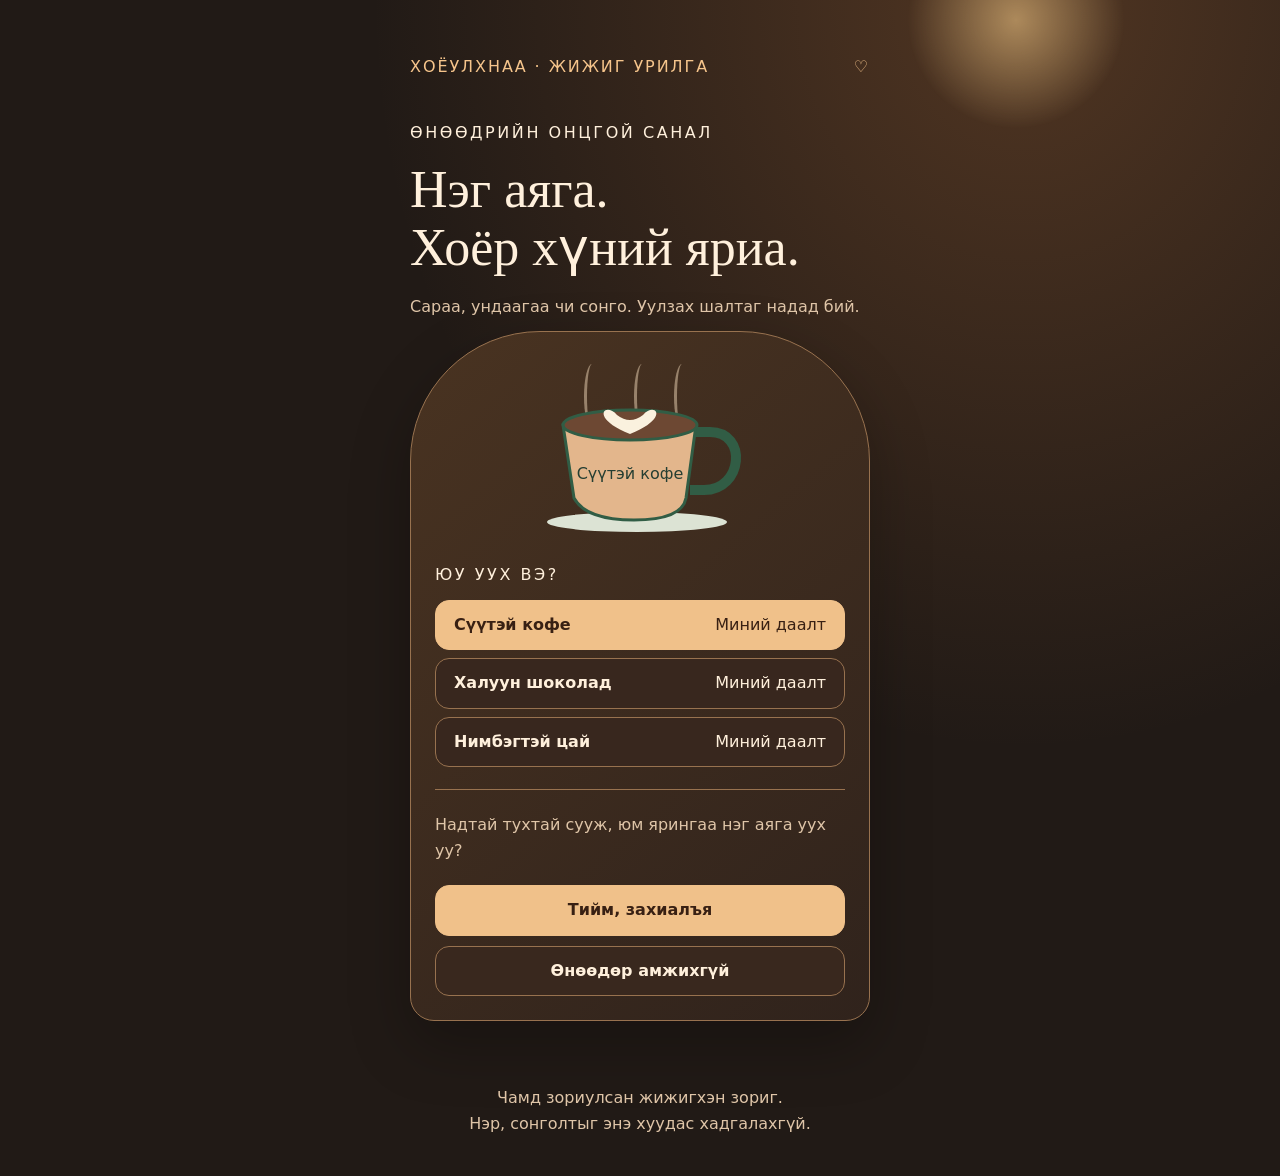
==== cafe.html @ 7703e318 "Болзооны урилга v3: дууны чимэглэл, 4 шинэ хэв маяг - YouTube тоглуулагч загвар бүрт чимэглэл болов " ====
<!doctype html>
<html lang="mn"><head><meta charset="utf-8"><meta name="viewport" content="width=device-width,initial-scale=1"><meta name="theme-color" content="#e9ede3"><title>Хоёр хүний жижиг кафе</title><style>
:root{--bg:#e9ede3;--paper:#faf8ee;--ink:#253e32;--muted:#546354;--accent:#315d45;--on:#ffffff;--line:#cbd1bf}

*{box-sizing:border-box}html{color-scheme:light}body{margin:0;min-height:100svh;padding:28px 18px 40px;background:var(--bg);color:var(--ink);font:16px/1.6 system-ui,-apple-system,"Segoe UI",sans-serif}main{width:min(100%,460px);margin:auto}header{display:flex;justify-content:space-between;gap:12px;align-items:center;font-size:12px;letter-spacing:.12em;margin-bottom:28px}h1{font-family:Georgia,"Times New Roman",serif;font-size:clamp(36px,9vw,52px);font-weight:400;line-height:1.12;margin:16px 0}h2{font-size:25px;line-height:1.3;font-weight:500}p{margin:12px 0}.muted{color:var(--muted);font-size:14px}.tag{text-transform:uppercase;font-size:12px;letter-spacing:.16em}.panel{padding:24px;background:var(--paper);border:1px solid var(--line);border-radius:22px;box-shadow:0 16px 42px #0000000a}button,a.action{font:600 15px/1.4 system-ui,sans-serif;cursor:pointer;min-height:48px;padding:13px 18px;border:1px solid var(--line);border-radius:14px;background:transparent;color:inherit;text-decoration:none;display:inline-flex;align-items:center;justify-content:center;text-align:center}button.primary{background:var(--accent);color:var(--on);border-color:var(--accent)}button:disabled{opacity:.45;cursor:default}.actions{display:grid;gap:10px;margin-top:22px}.row{display:flex;gap:10px;flex-wrap:wrap}.row>*{flex:1}button[aria-pressed=true]{background:var(--accent);color:var(--on);border-color:var(--accent)}:focus-visible{outline:3px solid var(--accent);outline-offset:4px}[hidden]{display:none!important}.status{min-height:24px;font-size:14px}.message{white-space:pre-wrap;overflow-wrap:anywhere;padding:16px;border:1px dashed var(--line);border-radius:12px;user-select:text}.rule{border:0;border-top:1px solid var(--line);margin:22px 0}footer{margin-top:28px;font-size:12px;color:var(--muted);text-align:center}.appear{animation:arrive .35s ease-out}@keyframes arrive{from{opacity:0;transform:translateY(8px)}}@media(min-width:800px){body{padding-top:54px}header{margin-bottom:40px}}@media(prefers-reduced-motion:reduce){*,*::before,*::after{animation:none!important;transition:none!important;scroll-behavior:auto!important}}
.menu{border-radius:100px 100px 20px 20px;padding-top:32px}.cup-art{display:block;width:210px;max-width:100%;margin:10px auto 18px}.choice{display:flex;align-items:center;justify-content:space-between;width:100%;margin:8px 0;text-align:left}.choice small{font-weight:400}.receipt{font-family:ui-monospace,monospace;background:#fffdf5;padding:22px;border-top:3px dashed var(--line)}.receipt p{display:flex;justify-content:space-between;gap:12px}.receipt strong{overflow-wrap:anywhere}.center{text-align:center}
/* Readable without the decorative light. */
body{font-size:16px}header,.muted,footer,.eyebrow,.status,.tag,.themes button,.poster small,.poster .bottom{font-size:16px}main{position:relative;z-index:1}button{touch-action:manipulation}button:focus-visible,a:focus-visible,input:focus-visible{outline:3px solid #ffcb70;outline-offset:4px}button{transition:transform .25s,opacity .25s}h1,h2{overflow-wrap:anywhere}.message{color:var(--ink)}
body.sleeping *,body.sleeping *::before,body.sleeping *::after{animation-play-state:paused!important}
#fx{position:fixed;inset:0;width:100%;height:100%;pointer-events:none;z-index:5}
@media(prefers-reduced-motion:reduce){*,*::before,*::after{animation:none!important;transition:none!important}#fx{display:none}}

body{background:radial-gradient(ellipse at 80% 0,#af6c3a55,transparent 45%),#211a16;--ink:#fff0dc;--muted:#dfc5a8;--accent:#f0c18a;--on:#382013;--paper:#39281e;--line:#98724f}
header{color:#f6c58c}body::before{content:'';position:fixed;top:-90px;right:12%;width:220px;height:220px;border-radius:50%;background:radial-gradient(circle,#ffd48e88,transparent 70%);pointer-events:none;animation:lamp 6s ease-in-out infinite alternate}@keyframes lamp{to{opacity:.65;transform:scale(1.2)}}
.panel{box-shadow:0 24px 60px #0004}.menu{background:linear-gradient(140deg,#493321,#30231c);border-radius:130px 130px 24px 24px}.cup-art{width:240px;position:relative;z-index:1;transition:transform .3s}.choice{background:#38271e;font-size:16px}.choice small{font-size:16px}.choice[aria-pressed=true]{background:#f0c18a;color:#382013}.receipt{background:#fff1d7;color:#382719;transform:rotate(-2deg);box-shadow:0 20px 30px #0004}.message{background:#39281e}button{font-size:16px;background:#39281e}footer,.muted,.tag,.status,header{font-size:16px}
.coffee-stage{position:relative;perspective:600px;max-width:280px;margin:auto}.steam{position:absolute;left:30%;top:-10px;width:16px;height:65px;border-left:3px solid #ffe7c6;border-radius:50%;opacity:.45;animation:steam 3s ease-out infinite;pointer-events:none}.steam.s2{left:48%;animation-delay:-1s}.steam.s3{left:62%;animation-delay:-2s}@keyframes steam{0%{opacity:0;transform:translateY(15px) scaleX(.7)}35%{opacity:.6}100%{opacity:0;transform:translate(12px,-40px) scaleX(1.4)}}
.pour{position:absolute;left:46%;top:-8px;width:9px;height:85px;background:linear-gradient(90deg,#e7b478,#fff0c8,#a96b39);border-radius:6px;transform-origin:top;transform:scaleY(0);z-index:2;pointer-events:none}.pouring .pour{animation:pour 1s ease-in-out}.pouring .cup-art{animation:cup 1s ease-in-out}@keyframes pour{0%,100%{transform:scaleY(0);opacity:0}20%,70%{transform:scaleY(1);opacity:1}}@keyframes cup{50%{transform:rotate(-4deg) translateY(3px)}}
[tabindex="-1"]:focus{outline:none}</style><link rel="stylesheet" href="assets/music.css"><script src="assets/music.js"></script></head><body><main>
<header><span>ХОЁУЛХНАА · ЖИЖИГ УРИЛГА</span><span aria-hidden="true">♡</span></header>
<section id="menu" data-screen class="appear"><p class="tag">Өнөөдрийн онцгой санал</p><h1>Нэг аяга.<br>Хоёр хүний яриа.</h1><p class="muted"><span data-to></span>, ундаагаа чи сонго. Уулзах шалтаг надад бий.</p>
<div class="panel menu"><div class="coffee-stage"><i class="steam" aria-hidden="true"></i><i class="steam s2" aria-hidden="true"></i><i class="steam s3" aria-hidden="true"></i><i class="pour" aria-hidden="true"></i><svg class="cup-art" viewBox="0 0 240 170" role="img" aria-label="Зүрхтэй аяга"><ellipse cx="117" cy="148" rx="90" ry="10" fill="#dce3d4"/><path d="M170 58h20c38 0 33 58-6 58h-14" fill="none" stroke="#315d45" stroke-width="10"/><path d="M43 51h133l-10 73q-4 22-52 22t-60-22Z" fill="#e3b68c" stroke="#315d45" stroke-width="3"/><ellipse cx="110" cy="51" rx="67" ry="15" fill="#6d4833" stroke="#315d45" stroke-width="3"/><path d="M97 41c-12-14-28 3 13 19 41-16 25-33 13-19q-13 10-26 0" fill="#faf1de"/><text id="cupLabel" x="110" y="105" text-anchor="middle" fill="#253e32" font-size="16">Сүүтэй кофе</text></svg></div>
<p class="tag">Юу уух вэ?</p><div id="drinks" role="group" aria-label="Ундааны сонголт"></div><hr class="rule"><p id="orderNote" class="muted"></p><div class="actions"><button id="yes" class="primary">Тийм, захиалъя</button><button id="no">Өнөөдөр амжихгүй</button></div></div></section>
<section id="accepted" data-screen hidden class="appear"><p class="tag">Захиалга авлаа</p><h2>Хамгийн гоё орц нь чи.</h2><div class="receipt"><p><span>Зочин</span><strong data-to></strong></p><p><span>Урьсан</span><strong data-from></strong></p><hr class="rule"><p><span id="chosen"></span><span>× 2</span></p><p><span>Ярих сэдэв</span><span>Дуусахгүй</span></p><hr class="rule"><p><strong>Нийт</strong><strong>Нэг гоё уулзалт</strong></p></div><p id="message" class="message"></p><div class="actions"><button id="copy" class="primary" type="button">Хариугаа хуулах</button><a id="sms" class="action" hidden>Мессеж бэлдэх</a></div><p class="muted">Хариу автоматаар илгээгдэхгүй. Хуулаад өөрөө явуулаарай.</p><div class="actions"><button id="back">Ундаагаа өөрчлөх</button></div></section>
<section id="declined" data-screen hidden><h2>За, кофег чинь<br>өрөнд үлдээлээ ☺</h2><p>Өөр өдөр тухтайхан ярилцъя. Яарахгүй ээ.</p><button id="return">Цэс рүү буцах</button></section>
<p id="status" class="status" role="status" aria-live="polite"></p>
<footer>Чамд зориулсан жижигхэн зориг.<br>Нэр, сонголтыг энэ хуудас хадгалахгүй.</footer>
<noscript><p>Урилгыг нээхийн тулд хөтчийн скрипт ажиллуулах тохиргоог асаана уу.</p></noscript>
</main><script>
// Жишээ нэр, асуулт, хариу авах дугаарыг энд солино.
const CONFIG = { song: { youtube: 'rg0KzIXexL8', start: 0, dock: 'inline' }, to: 'Сараа', from: 'Батаа', phone: '', drinks: ['Сүүтэй кофе', 'Халуун шоколад', 'Нимбэгтэй цай'], ask: 'Надтай тухтай сууж, юм ярингаа нэг аяга уух уу?' };
InvitationMusic.applyGift(CONFIG);

const $ = id => document.getElementById(id);
document.querySelectorAll('[data-to]').forEach(el => el.textContent = CONFIG.to);
document.querySelectorAll('[data-from]').forEach(el => el.textContent = CONFIG.from);
document.title = CONFIG.to + ', чамд нэг урилга';
function show(id) {
  document.querySelectorAll('[data-screen]').forEach(el => el.hidden = el.id !== id);
  const heading = $(id).querySelector('h1,h2');
  if (heading) { heading.tabIndex = -1; heading.focus(); }
  $('status').textContent = '';
}
function setReply(text) {
  $('message').textContent = text;
  const phone = String(CONFIG.phone || '').replace(/[\s-]/g,'');
  $('sms').hidden = !/^\+?[0-9]{6,15}$/.test(phone);
  if (!$('sms').hidden) $('sms').href = 'sms:' + phone + '?&body=' + encodeURIComponent(text);
}
$('copy').onclick = async () => {
  const text = $('message').textContent;
  try { await navigator.clipboard.writeText(text); $('status').textContent = 'Хуулагдлаа. Чатандаа буулгаарай.'; return; } catch (_) {}
  const area = document.createElement('textarea'); area.value = text; area.setAttribute('readonly','');
  area.style.cssText = 'position:fixed;top:0;left:0;opacity:0'; document.body.append(area); area.select();
  let ok = false;
  try { ok = document.execCommand('copy'); } catch (_) {}
  area.remove(); $('copy').focus();
  $('status').textContent = ok ? 'Хуулагдлаа. Чатандаа буулгаарай.' : 'Хуулж чадсангүй. Дээрх зурвасыг удаан дарж эсвэл хулганаар сонгоод хуулна уу.';
};
let selected = CONFIG.drinks[0];
function choose(drink) {
  selected = drink; $('cupLabel').textContent = drink;
  [...$('drinks').children].forEach(b => b.setAttribute('aria-pressed', String(b.dataset.drink === drink)));
}
CONFIG.drinks.forEach(drink => {
  const b = document.createElement('button'); b.type = 'button'; b.className = 'choice'; b.dataset.drink = drink;
  const label = document.createElement('span'); label.textContent = drink;
  const price = document.createElement('small'); price.textContent = 'Миний даалт'; b.append(label, price);
  b.onclick = () => choose(drink); $('drinks').append(b);
});
choose(selected); $('orderNote').textContent = CONFIG.ask;
$('yes').onclick = () => { $('chosen').textContent = selected; setReply(CONFIG.from + ', тийм ээ! ' + selected.toLowerCase() + ' уунгаа болзъё. Өдөр, цагаа тохиръё. — ' + CONFIG.to); show('accepted'); };
$('no').onclick = () => show('declined');
$('back').onclick = $('return').onclick = () => show('menu');


// One bounded canvas, only runs while there are live particles.
const motion = matchMedia('(prefers-reduced-motion: reduce)');
const effects=document.createElement('canvas');effects.id='fx';effects.setAttribute('aria-hidden','true');document.body.append(effects);
const pen=effects.getContext('2d');let dots=[],frame=0,last=0;
function resizeFX(){effects.width=innerWidth;effects.height=innerHeight;}
resizeFX();window.addEventListener('resize',resizeFX);
function paintFX(now){frame=0;if(document.hidden||motion.matches||!pen)return;
 const dt=Math.min((now-last)/16.67||1,2);last=now;pen.clearRect(0,0,effects.width,effects.height);
 dots=dots.filter(p=>p.life>0);for(const p of dots){p.life-=dt;p.x+=p.vx*dt;p.y+=p.vy*dt;pen.globalAlpha=Math.max(0,p.life/p.max);pen.fillStyle=p.color;
 if(p.heart){pen.font=p.size+'px Georgia';pen.fillText('♥',p.x,p.y);}else{pen.beginPath();pen.arc(p.x,p.y,p.size,0,Math.PI*2);pen.fill();}}
 pen.globalAlpha=1;if(dots.length)frame=requestAnimationFrame(paintFX);
}
function spark(x=innerWidth/2,y=innerHeight*.4,count=65,heart=false){if(motion.matches||document.hidden||!pen)return;
 for(let i=0;i<count;i++){const life=35+Math.random()*35;dots.push({x,y,vx:(Math.random()-.5)*8,vy:(Math.random()-.65)*8,life,max:life,size:heart?10+Math.random()*17:1+Math.random()*3,heart,color:['#ff9cdb','#b6a0ff','#89f8ff'][i%3]});}
 dots=dots.slice(-140);if(!frame){last=performance.now();frame=requestAnimationFrame(paintFX);}}
document.addEventListener('visibilitychange',()=>{document.body.classList.toggle('sleeping',document.hidden);cancelAnimationFrame(frame);frame=0;
 if(document.hidden){dots=[];if(pen)pen.clearRect(0,0,effects.width,effects.height);}});
motion.addEventListener?.('change',()=>{dots=[];cancelAnimationFrame(frame);frame=0;if(pen)pen.clearRect(0,0,effects.width,effects.height);});
// A single playful dodge; the next tap can always decline. Keyboard stays direct.
let dodged=false;const noButton=$('no');
noButton.addEventListener('pointerdown',event=>{if(motion.matches||dodged||event.pointerType==='')return;
 dodged=true;event.preventDefault();noButton.dataset.skip='yes';noButton.style.transform='translateX(18px) scale(.88)';
 setTimeout(()=>{noButton.style.transform='';},350);});
const decline=noButton.onclick;noButton.onclick=event=>{if(noButton.dataset.skip){delete noButton.dataset.skip;return;}decline(event);};

const stage=document.querySelector('.coffee-stage');
const chooseDrink=choose;choose=function(drink){chooseDrink(drink);stage.classList.remove('pouring');void stage.offsetWidth;stage.classList.add('pouring');};
document.addEventListener('pointermove',event=>{if(motion.matches||document.hidden)return;
 const x=Math.max(-1,Math.min(1,(event.clientX-innerWidth/2)/(innerWidth/2)));const y=Math.max(-1,Math.min(1,(event.clientY-innerHeight/2)/(innerHeight/2)));
 stage.style.transform='rotateY('+(x*5)+'deg) rotateX('+(-y*3)+'deg)';},{passive:true});
</script></body></html>
---- assets/music.css ----
/* Хуучин хөвөх самбаруудыг шинэ тоглогч орлоно. */
#legacySong, #music { display:none !important; }
.inv-music[hidden], .inv-music [hidden] { display:none !important; }
.inv-music { --music-accent:#a64a62; box-sizing:border-box; position:relative; isolation:isolate; width:244px; max-width:none; margin:24px auto; color:#30252c; font:14px/1.4 system-ui,sans-serif; text-align:center; }
.inv-music *, .inv-music *::before, .inv-music *::after { box-sizing:border-box; }
.inv-music .music-controls { display:flex; justify-content:flex-end; gap:8px; margin-bottom:8px; }
.inv-music button { appearance:none; display:inline-flex; align-items:center; justify-content:center; width:44px; height:44px; min-height:44px; padding:0; border:1px solid currentColor; border-radius:50%; background:#fff6ec; color:#38252c; cursor:pointer; font:20px system-ui; box-shadow:none; }
.inv-music button:focus-visible { outline:3px solid var(--music-accent); outline-offset:3px; }
.inv-music .music-art { position:relative; padding:12px 20px 16px; border:2px solid #c8a8a0; border-radius:12px; background:#fff5e9; box-shadow:0 14px 32px #24111a26; }
.inv-music .music-caption { position:relative; margin:0 0 10px; font-size:13px; letter-spacing:.05em; }
.inv-music #songFrame { position:relative; width:200px; height:200px; border-radius:8px; background:#151218; }
.inv-music #songFrame iframe { position:static; display:block; width:200px !important; height:200px !important; min-width:200px; min-height:200px; opacity:1; border:0; border-radius:8px; transform:none; }
.inv-music .music-note { position:relative; margin:12px 0 0; font-size:11px; }
.inv-music .music-decoration { pointer-events:none; position:absolute; z-index:-1; }
.inv-music.music-corner { position:fixed; z-index:1000; right:max(16px, env(safe-area-inset-right)); bottom:max(16px, env(safe-area-inset-bottom)); margin:0; }
body.music-reserved { padding-bottom:440px !important; }
body.music-reserved.music-collapsed { padding-bottom:88px !important; }
.inv-music.is-collapsed { width:44px; }
.inv-music.is-collapsed .music-controls { margin:0; }
.music-index .music-art { background:linear-gradient(135deg,#dba5a0,#fff0df); border-color:#bd7c85; }
.music-index .music-decoration { z-index:-1; width:180px; height:180px; right:-8px; top:50px; border:8px solid #1b191b; border-radius:50%; background:repeating-radial-gradient(circle,#111 0 2px,#333 3px,#171517 4px 6px); box-shadow:0 5px 12px #0004; transform:translateX(-35px); transition:transform 1s; }
.music-index .music-decoration::after { content:'♡'; position:absolute; inset:57px; border-radius:50%; padding-top:10px; background:#bd6d81; color:#fff; }
.music-index.is-playing .music-decoration { transform:translateX(5px); }
.music-index .music-decoration::after { animation:music-record 4s linear infinite paused; }
.music-index.is-playing .music-decoration::after { animation-play-state:running; }
@keyframes music-record { to { transform:rotate(360deg); } }
.music-envelope .music-art, .music-glow .music-art { border:0; border-radius:3px; padding:12px 22px 28px; background:#fffdf8; box-shadow:0 12px 24px #2b162333; animation:music-photo .8s ease-out; }
.music-envelope .music-art::before { content:''; position:absolute; z-index:-1; inset:80px -8px -12px; background:linear-gradient(145deg,#dfbea1 50%,#ecd6bc 50%); border:1px solid #b48a6a; border-radius:6px; }
@keyframes music-photo { from { transform:translateY(50px); } to { transform:translateY(0); } }
.music-scratch .music-art { background:linear-gradient(90deg,transparent 46%,#db6d86 46% 54%,transparent 54%),#f4d5a0; border-color:#c99448; border-radius:4px; animation:music-photo .7s ease-out; }
.music-scratch .music-art::before { content:'୨୧'; position:absolute; top:-30px; left:0; width:100%; height:26px; background:#dd7790; border-radius:5px; color:#fff; font-size:22px; transform:rotate(-8deg); transform-origin:left bottom; }
.music-stars { color:#ffe6a1; }
.music-stars .music-art { background:#141b35; border:8px double #baa66d; padding:12px 14px; color:#ffe6a1; }
.music-stars .music-decoration { inset:-18px; z-index:0; border:1px dashed #c7ae66; }
.music-stars .music-decoration::before { content:'✦ ✧ ✦'; position:absolute; top:-24px; left:12px; letter-spacing:30px; animation:music-twinkle 2s ease-in-out infinite alternate; }
.music-ticket .music-art { border:8px double #d9b16c; padding:12px 14px; background:#251b20; color:#ffe6b5; border-radius:0; }
.music-ticket .music-caption { font-family:serif; }
.music-neon .music-art { background:#151024; border-color:#fc70d4; color:#ffb7ee; box-shadow:0 0 12px #ee64dc, inset 0 0 12px #ee64dc44; }
.music-neon .music-caption { animation:music-flicker 4s infinite; text-shadow:0 0 8px #ff63db; }
.music-cyber .music-art { border:2px solid #67ffd6; border-radius:4px; background:#071b1a; color:#67ffd6; }
.music-cyber .music-caption { font-family:monospace; text-align:left; border-bottom:1px solid #67ffd6; padding-bottom:8px; }
.music-cyber .music-decoration { z-index:0; right:-10px; bottom:16px; display:flex; align-items:flex-end; gap:2px; height:40px; }
.music-cyber .music-decoration i { width:3px; height:28px; background:#67ffd6; transform-origin:bottom; animation:music-eq .7s ease-in-out infinite alternate paused; }
.music-cyber .music-decoration i:nth-child(2n) { height:38px; animation-delay:-.3s; }
.music-cyber .music-decoration i:nth-child(3n) { height:18px; animation-delay:-.5s; }
.music-cyber.is-playing .music-decoration i { animation-play-state:running; }
.music-glow .music-art { animation:music-float 5s ease-in-out infinite alternate; }
.music-glow .music-decoration { inset:-14px; z-index:-1; background:radial-gradient(circle at 0 20%,#efa7c5aa,transparent 40%),radial-gradient(circle at 100% 80%,#af9cedaa,transparent 40%); filter:blur(14px); }
.music-cafe .music-art { background:repeating-linear-gradient(0deg,#785135 0 4px,#815a3c 5px 8px); color:#fff0d2; border:6px solid #b98d58; border-radius:16px; padding:12px 16px 36px; box-shadow:0 12px 0 #503a2b,0 19px 0 7px #b08b68; }
.music-cafe .music-decoration { z-index:0; width:18px; height:18px; border:3px solid #e7cba2; border-radius:50%; bottom:12px; right:24px; background:#bc923f; }
.music-cafe.is-playing .music-decoration { background:#ffda71; box-shadow:0 0 16px #ffd568; }
@keyframes music-twinkle { to { opacity:.4; } }
@keyframes music-flicker { 0%,4%,8%,100% { opacity:1; } 5%,7% { opacity:.5; } }
@keyframes music-eq { to { transform:scaleY(.25); } }
@keyframes music-float { to { transform:translateY(-6px); } }
@media (prefers-reduced-motion:reduce) { .inv-music *, .inv-music *::before, .inv-music *::after { animation:none !important; transition:none !important; } }
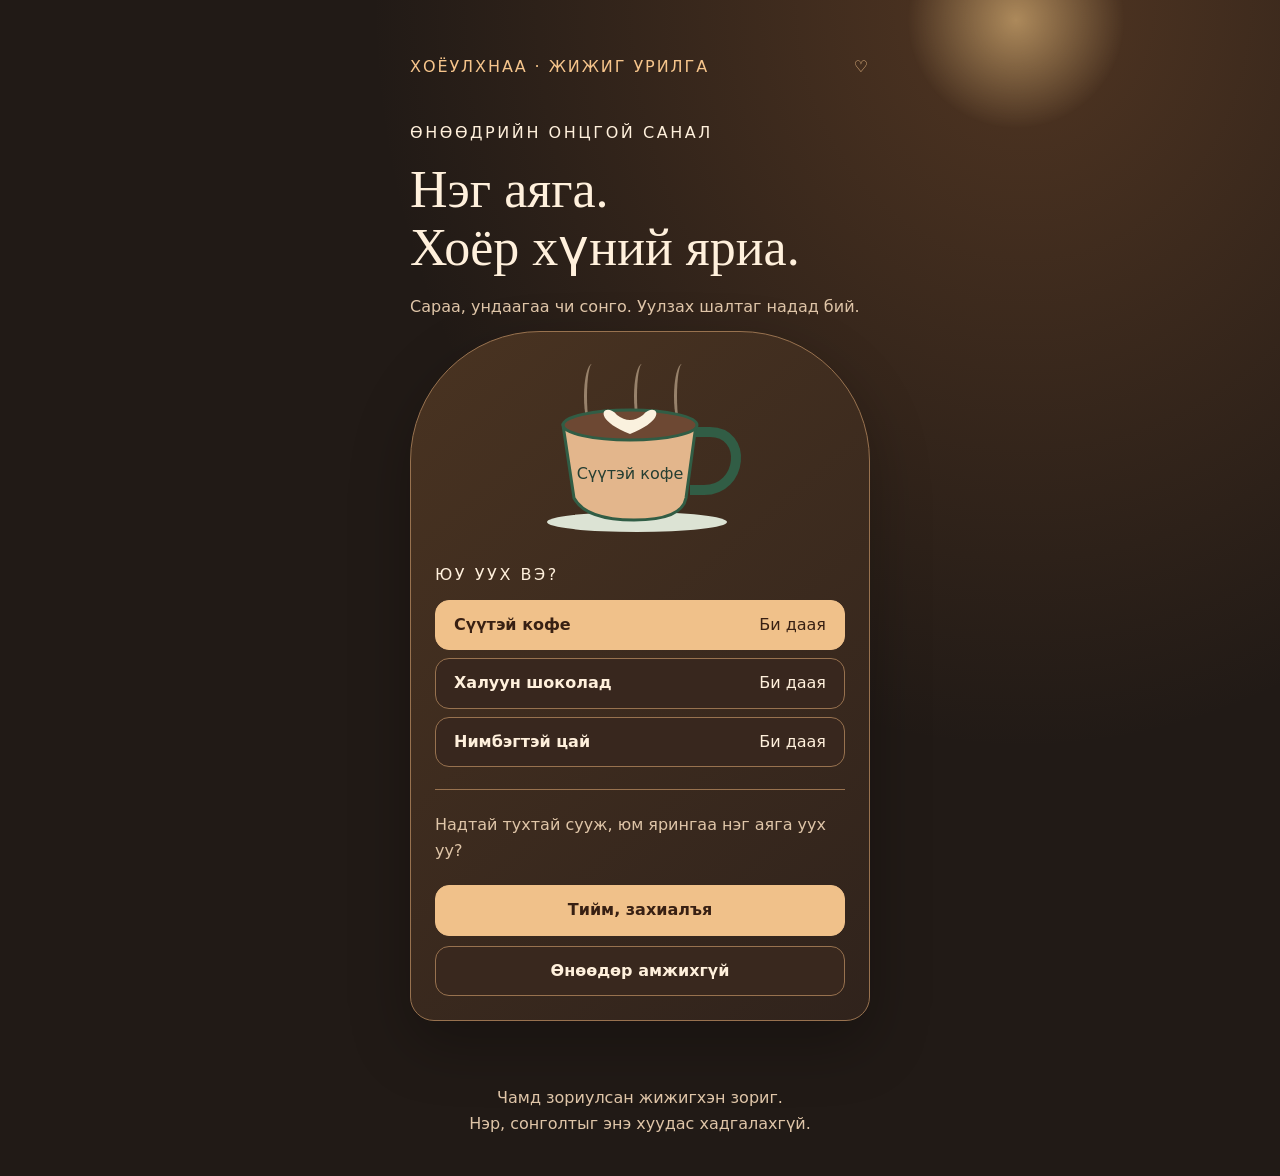
==== commit b83a9fb9: "Болзооны урилга v3.1: дуу, мессеж илгээх, бүтээгчийн эвдэрсэн нэр - Дуу: «Тийм» дармагц тоглуулагч ш" ====
--- a/cafe.html
+++ b/cafe.html
@@ -20,7 +20,7 @@
 <section id="menu" data-screen class="appear"><p class="tag">Өнөөдрийн онцгой санал</p><h1>Нэг аяга.<br>Хоёр хүний яриа.</h1><p class="muted"><span data-to></span>, ундаагаа чи сонго. Уулзах шалтаг надад бий.</p>
 <div class="panel menu"><div class="coffee-stage"><i class="steam" aria-hidden="true"></i><i class="steam s2" aria-hidden="true"></i><i class="steam s3" aria-hidden="true"></i><i class="pour" aria-hidden="true"></i><svg class="cup-art" viewBox="0 0 240 170" role="img" aria-label="Зүрхтэй аяга"><ellipse cx="117" cy="148" rx="90" ry="10" fill="#dce3d4"/><path d="M170 58h20c38 0 33 58-6 58h-14" fill="none" stroke="#315d45" stroke-width="10"/><path d="M43 51h133l-10 73q-4 22-52 22t-60-22Z" fill="#e3b68c" stroke="#315d45" stroke-width="3"/><ellipse cx="110" cy="51" rx="67" ry="15" fill="#6d4833" stroke="#315d45" stroke-width="3"/><path d="M97 41c-12-14-28 3 13 19 41-16 25-33 13-19q-13 10-26 0" fill="#faf1de"/><text id="cupLabel" x="110" y="105" text-anchor="middle" fill="#253e32" font-size="16">Сүүтэй кофе</text></svg></div>
 <p class="tag">Юу уух вэ?</p><div id="drinks" role="group" aria-label="Ундааны сонголт"></div><hr class="rule"><p id="orderNote" class="muted"></p><div class="actions"><button id="yes" class="primary">Тийм, захиалъя</button><button id="no">Өнөөдөр амжихгүй</button></div></div></section>
-<section id="accepted" data-screen hidden class="appear"><p class="tag">Захиалга авлаа</p><h2>Хамгийн гоё орц нь чи.</h2><div class="receipt"><p><span>Зочин</span><strong data-to></strong></p><p><span>Урьсан</span><strong data-from></strong></p><hr class="rule"><p><span id="chosen"></span><span>× 2</span></p><p><span>Ярих сэдэв</span><span>Дуусахгүй</span></p><hr class="rule"><p><strong>Нийт</strong><strong>Нэг гоё уулзалт</strong></p></div><p id="message" class="message"></p><div class="actions"><button id="copy" class="primary" type="button">Хариугаа хуулах</button><a id="sms" class="action" hidden>Мессеж бэлдэх</a></div><p class="muted">Хариу автоматаар илгээгдэхгүй. Хуулаад өөрөө явуулаарай.</p><div class="actions"><button id="back">Ундаагаа өөрчлөх</button></div></section>
+<section id="accepted" data-screen hidden class="appear"><p class="tag">Захиалга авлаа</p><h2>Хамгийн гоё орц нь чи.</h2><div class="receipt"><p><span>Зочин</span><strong data-to></strong></p><p><span>Урьсан</span><strong data-from></strong></p><hr class="rule"><p><span id="chosen"></span><span>× 2</span></p><p><span>Ярих сэдэв</span><span>Дуусахгүй</span></p><hr class="rule"><p><strong>Нийт</strong><strong>Нэг гоё уулзалт</strong></p></div><p id="message" class="message"></p><div class="actions"><button id="copy" class="primary" type="button">Хариугаа хуулах</button><button id="send" class="action" type="button">💬 Мессеж илгээх</button></div><p class="muted">Хариу автоматаар илгээгдэхгүй. Хуулаад өөрөө явуулаарай.</p><div class="actions"><button id="back">Уух зүйлээ өөрчлөх</button></div></section>
 <section id="declined" data-screen hidden><h2>За, кофег чинь<br>өрөнд үлдээлээ ☺</h2><p>Өөр өдөр тухтайхан ярилцъя. Яарахгүй ээ.</p><button id="return">Цэс рүү буцах</button></section>
 <p id="status" class="status" role="status" aria-live="polite"></p>
 <footer>Чамд зориулсан жижигхэн зориг.<br>Нэр, сонголтыг энэ хуудас хадгалахгүй.</footer>
@@ -42,10 +42,9 @@
 }
 function setReply(text) {
   $('message').textContent = text;
-  const phone = String(CONFIG.phone || '').replace(/[\s-]/g,'');
-  $('sms').hidden = !/^\+?[0-9]{6,15}$/.test(phone);
-  if (!$('sms').hidden) $('sms').href = 'sms:' + phone + '?&body=' + encodeURIComponent(text);
+
 }
+$('send').onclick = () => InvitationMusic.sendReply($('message').textContent, CONFIG.phone, CONFIG.messenger, $('send'));
 $('copy').onclick = async () => {
   const text = $('message').textContent;
   try { await navigator.clipboard.writeText(text); $('status').textContent = 'Хуулагдлаа. Чатандаа буулгаарай.'; return; } catch (_) {}
@@ -64,11 +63,11 @@
 CONFIG.drinks.forEach(drink => {
   const b = document.createElement('button'); b.type = 'button'; b.className = 'choice'; b.dataset.drink = drink;
   const label = document.createElement('span'); label.textContent = drink;
-  const price = document.createElement('small'); price.textContent = 'Миний даалт'; b.append(label, price);
+  const price = document.createElement('small'); price.textContent = 'Би даая'; b.append(label, price);
   b.onclick = () => choose(drink); $('drinks').append(b);
 });
 choose(selected); $('orderNote').textContent = CONFIG.ask;
-$('yes').onclick = () => { $('chosen').textContent = selected; setReply(CONFIG.from + ', тийм ээ! ' + selected.toLowerCase() + ' уунгаа болзъё. Өдөр, цагаа тохиръё. — ' + CONFIG.to); show('accepted'); };
+$('yes').onclick = () => { InvitationMusic.start?.();  $('chosen').textContent = selected; setReply(CONFIG.from + ', тийм ээ! ' + selected.toLowerCase() + ' уунгаа болзъё. Өдөр, цагаа тохиръё. — ' + CONFIG.to); show('accepted'); };
 $('no').onclick = () => show('declined');
 $('back').onclick = $('return').onclick = () => show('menu');
 
--- a/assets/music.css
+++ b/assets/music.css
@@ -54,3 +54,8 @@
 @keyframes music-eq { to { transform:scaleY(.25); } }
 @keyframes music-float { to { transform:translateY(-6px); } }
 @media (prefers-reduced-motion:reduce) { .inv-music *, .inv-music *::before, .inv-music *::after { animation:none !important; transition:none !important; } }
+
+/* Тоглуулагчийн доорх дахин тоглуулах товч. */
+.inv-music #songPlay { width:200px; height:auto; min-height:52px; margin-top:14px; padding:12px 8px; border-radius:12px; background:#a52e53; color:#fff; border:2px solid #fff; font:bold 17px/1.3 system-ui; animation:music-retry 1.6s ease-in-out infinite; }
+@keyframes music-retry { 50% { box-shadow:0 0 0 5px #a52e5333; } }
+@media (prefers-reduced-motion:reduce) { .inv-music #songPlay { animation:none; } }
